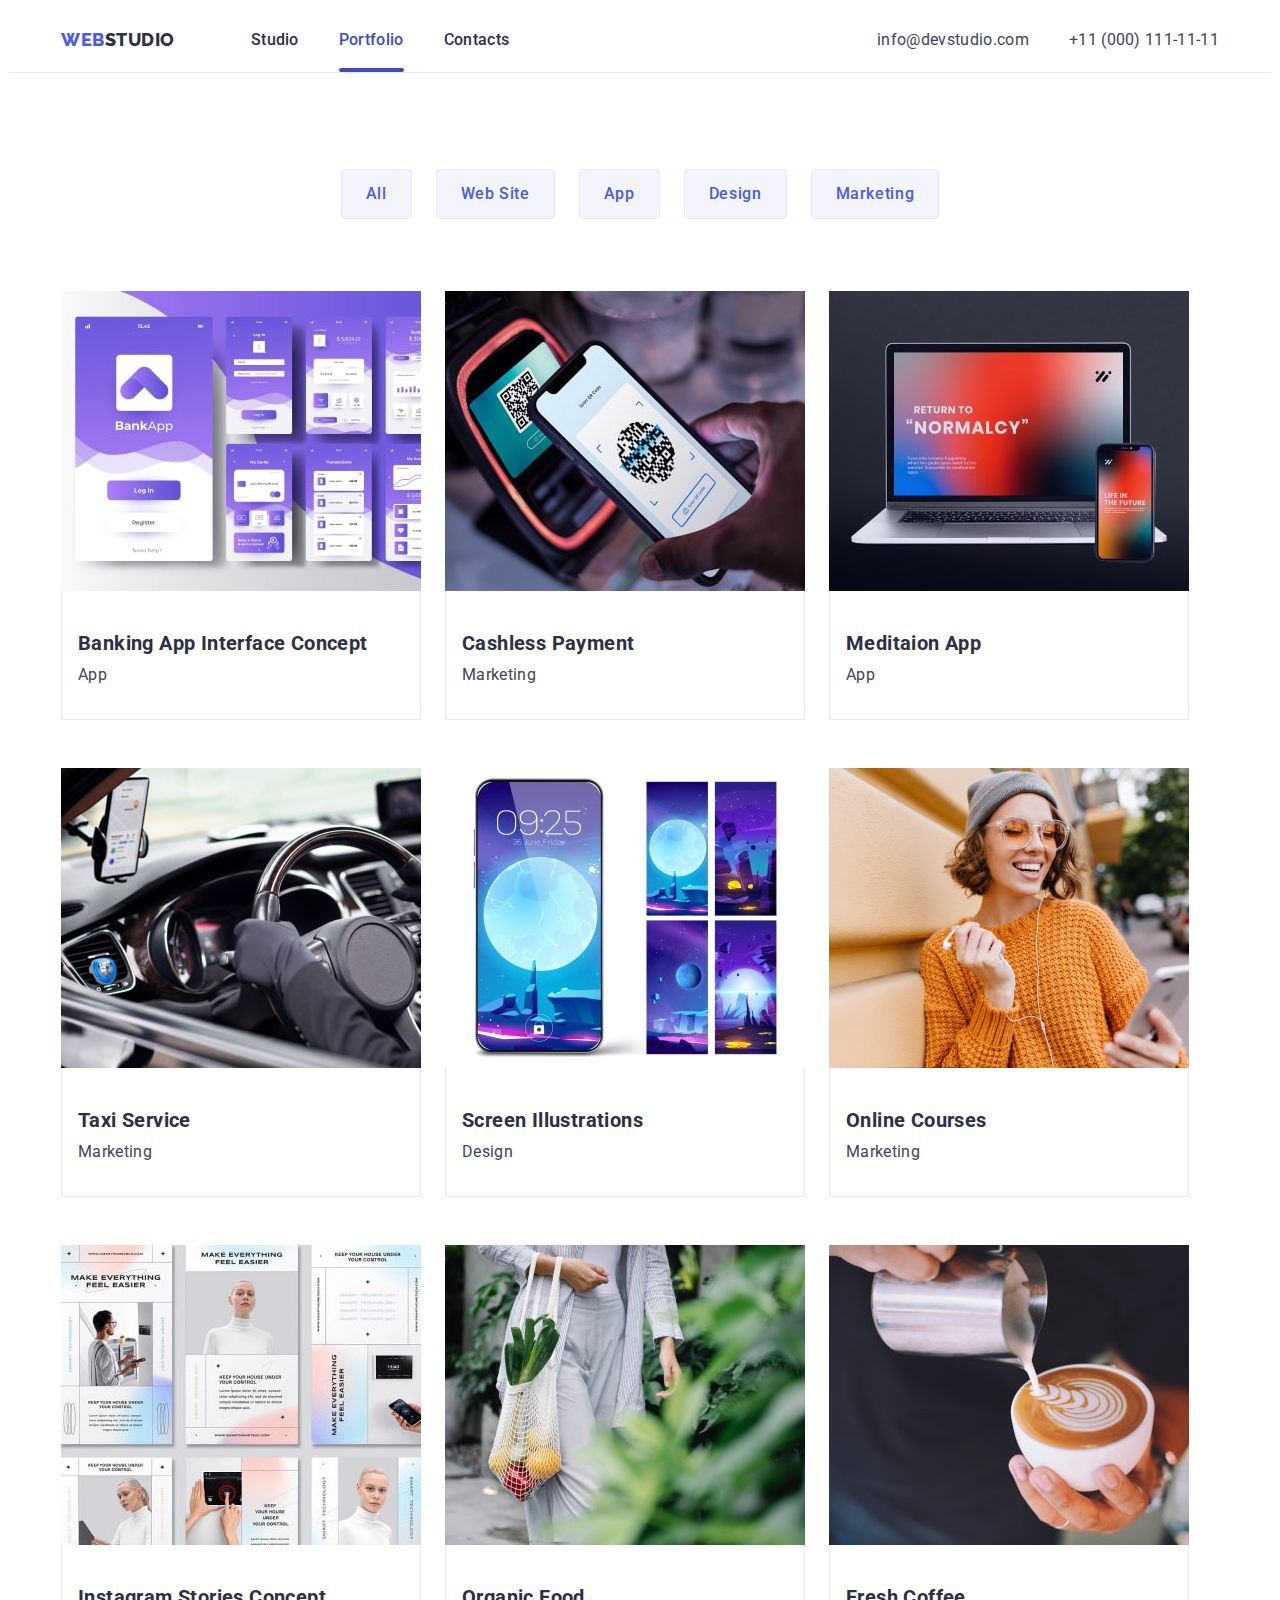
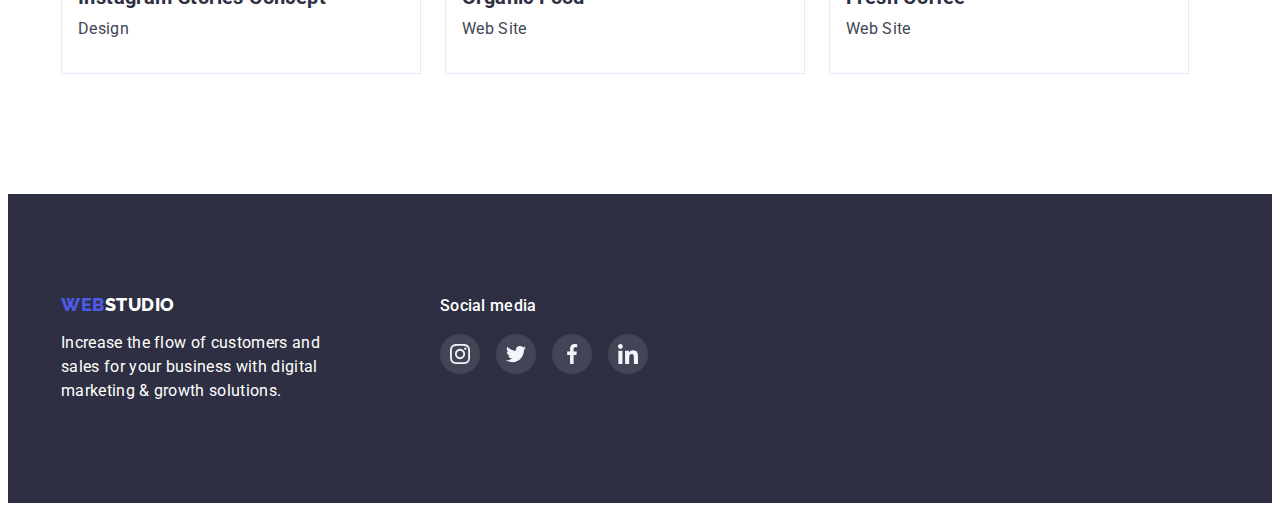
==== portfolio.html @ 0a85911b "Initial commit" ====
<!DOCTYPE html>
<html lang="en">
  <head>
    <meta charset="UTF-8" />
    <meta http-equiv="X-UA-Compatible" content="IE=edge" />
    <meta name="viewport" content="width=device-width, initial-scale=1.0" />
    <title>portfolio</title>
    <link rel="preconnect" href="https://fonts.googleapis.com" />
    <link rel="preconnect" href="https://fonts.gstatic.com" crossorigin />
    <link
      href="https://fonts.googleapis.com/css2?family=Raleway:wght@800&family=Roboto:wght@400;500;700;900&display=swap"
      rel="stylesheet"
    />
    <link
      rel="stylesheet"
      href="https://cdnjs.cloudflare.com/ajax/libs/modern-normalize/1.1.0/modern-normalize.min.css"
      integrity="sha512-wpPYUAdjBVSE4KJnH1VR1HeZfpl1ub8YT/NKx4PuQ5NmX2tKuGu6U/JRp5y+Y8XG2tV+wKQpNHVUX03MfMFn9Q=="
      crossorigin="anonymous"
      referrerpolicy="no-referrer"
    />
    <link rel="stylesheet" href="./css/styles.css" />
  </head>
  <body>
    <!-- header -->
    <header class="border-botton">
      <div class="container main-nav">
        <nav class="nav">
          <a class="logo-link-header link" href="./index.html"
            ><span class="logo">Web</span><span class="logo-end">Studio</span>
          </a>
          <ul class="site-nav list">
            <li class="item">
              <a class="active-link link" href="./index.html">Studio</a>
            </li>
            <li class="item">
              <a class="active-link link current" href="./portfolio.html"
                >Portfolio</a
              >
            </li>
            <li class="item">
              <a class="active-link link" href="">Contacts</a>
            </li>
          </ul>
        </nav>

        <address class="nav-container">
          <ul class="nav-adress">
            <li class="list">
              <a class="mail item link" href="mailto:info@devstudio.com"
                >info@devstudio.com</a
              >
            </li>
            <li class="list">
              <a class="phone link" href="tel:+110001111111"
                >+11 (000) 111-11-11</a
              >
            </li>
          </ul>
        </address>
      </div>
    </header>
    <main>
      <section class="main-bgcolor">
        <!-- фільтр кнопок -->
        <h1 class="visually-hidden">portfolio</h1>
        <div class="container">
          <ul class="filtr-container list">
            <li class="portfolio-button-item">
              <button class="btn-filter btn-filtr-text" type="button">
                All
              </button>
            </li>
            <li class="portfolio-button-item">
              <button class="btn-filter btn-filtr-text" type="button">
                Web Site
              </button>
            </li>
            <li class="portfolio-button-item">
              <button class="btn-filter btn-filtr-text" type="button">
                App
              </button>
            </li>
            <li class="portfolio-button-item">
              <button class="btn-filter btn-filtr-text" type="button">
                Design
              </button>
            </li>
            <li class="portfolio-button-item">
              <button class="btn-filter btn-filtr-text" type="button">
                Marketing
              </button>
            </li>
          </ul>

          <!-- портфоліо -->

          <ul class="card-container list">
            <li class="img-item">
              <a class="img-link link" href=""
                ><img />
                <div class="img-cover-wrap">
                  <img
                    src="./images/bankingapp.jpg"
                    alt="bankingapp"
                    width="360"
                  />
                  <p class="img-cover-text">
                    14 Stylish and User-Friendly App Design Concepts · Task
                    Manager App · Calorie Tracker App · Exotic Fruit Ecommerce
                    App · Cloud Storage App
                  </p>
                </div>
                <div class="img-filtr">
                  <h2 class="title-list">Banking App Interface Concept</h2>
                  <p class="subtitle">App</p>
                </div>
              </a>
            </li>

            <li class="img-item">
              <a class="img-link link" href="">
                <div class="img-cover-wrap">
                  <img
                    src="./images/cashlesspayment.jpg"
                    alt="cashlesspayment"
                    width="360"
                  />
                  <p class="img-cover-text">
                    14 Stylish and User-Friendly App Design Concepts · Task
                    Manager App · Calorie Tracker App · Exotic Fruit Ecommerce
                    App · Cloud Storage App
                  </p>
                </div>
                <div class="img-filtr">
                  <h2 class="title-list">Cashless Payment</h2>
                  <p class="subtitle">Marketing</p>
                </div>
              </a>
            </li>

            <li class="img-item">
              <a class="img-link link" href="">
                <div class="img-cover-wrap">
                  <img
                    src="./images/meditaionapp.jpg"
                    alt="meditaionapp"
                    width="360"
                  />
                  <p class="img-cover-text">
                    14 Stylish and User-Friendly App Design Concepts · Task
                    Manager App · Calorie Tracker App · Exotic Fruit Ecommerce
                    App · Cloud Storage App
                  </p>
                </div>
                <div class="img-filtr">
                  <h2 class="title-list">Meditaion App</h2>
                  <p class="subtitle">App</p>
                </div>
              </a>
            </li>

            <li class="img-item">
              <a class="img-link link" href="">
                <div class="img-cover-wrap">
                  <img
                    src="./images/taxiservice.jpg"
                    alt="taxiservice"
                    width="360"
                  />
                  <p class="img-cover-text">
                    14 Stylish and User-Friendly App Design Concepts · Task
                    Manager App · Calorie Tracker App · Exotic Fruit Ecommerce
                    App · Cloud Storage App
                  </p>
                </div>
                <div class="img-filtr">
                  <h2 class="title-list">Taxi Service</h2>
                  <p class="subtitle">Marketing</p>
                </div>
              </a>
            </li>

            <li class="img-item">
              <a class="img-link link" href="">
                <div class="img-cover-wrap">
                  <img
                    src="./images/screenillustrations.jpg"
                    alt="screenillustrations"
                    width="360"
                  />
                  <p class="img-cover-text">
                    14 Stylish and User-Friendly App Design Concepts · Task
                    Manager App · Calorie Tracker App · Exotic Fruit Ecommerce
                    App · Cloud Storage App
                  </p>
                </div>
                <div class="img-filtr">
                  <h2 class="title-list">Screen Illustrations</h2>
                  <p class="subtitle">Design</p>
                </div>
              </a>
            </li>

            <li class="img-item">
              <a class="img-link link" href="">
                <div class="img-cover-wrap">
                  <img
                    src="./images/onlinecourses.jpg"
                    alt="onlinecourses"
                    width="360"
                  />
                  <p class="img-cover-text">
                    14 Stylish and User-Friendly App Design Concepts · Task
                    Manager App · Calorie Tracker App · Exotic Fruit Ecommerce
                    App · Cloud Storage App
                  </p>
                </div>
                <div class="img-filtr">
                  <h2 class="title-list">Online Courses</h2>
                  <p class="subtitle">Marketing</p>
                </div>
              </a>
            </li>

            <li class="img-item">
              <a class="img-link link" href="">
                <div class="img-cover-wrap">
                  <img
                    src="./images/instagramstoriesconcept.jpg"
                    alt="instagramstoriesconcept"
                    width="360"
                  />
                  <p class="img-cover-text">
                    14 Stylish and User-Friendly App Design Concepts · Task
                    Manager App · Calorie Tracker App · Exotic Fruit Ecommerce
                    App · Cloud Storage App
                  </p>
                </div>
                <div class="img-filtr">
                  <h2 class="title-list">Instagram Stories Concept</h2>
                  <p class="subtitle">Design</p>
                </div>
              </a>
            </li>

            <li class="img-item">
              <a class="img-link link" href="">
                <div class="img-cover-wrap">
                  <img
                    src="./images/organicfood.jpg"
                    alt="organicfood"
                    width="360"
                  />
                  <p class="img-cover-text">
                    14 Stylish and User-Friendly App Design Concepts · Task
                    Manager App · Calorie Tracker App · Exotic Fruit Ecommerce
                    App · Cloud Storage App
                  </p>
                </div>
                <div class="img-filtr">
                  <h2 class="title-list">Organic Food</h2>
                  <p class="subtitle">Web Site</p>
                </div>
              </a>
            </li>

            <li class="img-item">
              <a class="img-link link" href="">
                <div class="img-cover-wrap">
                  <img
                    src="./images/freshcoffee.jpg"
                    alt="freshcoffee"
                    width="360"
                  />
                  <p class="img-cover-text">
                    14 Stylish and User-Friendly App Design Concepts · Task
                    Manager App · Calorie Tracker App · Exotic Fruit Ecommerce
                    App · Cloud Storage App
                  </p>
                </div>
                <div class="img-filtr">
                  <h2 class="title-list">Fresh Coffee</h2>
                  <p class="subtitle">Web Site</p>
                </div>
              </a>
            </li>
          </ul>
        </div>
      </section>
    </main>
    <!-- footer -->
    <footer class="footer-background">
      <div class="container footer-container">
        <div class="footer-container-logo">
          <a class="logo-link-header link" href="./index.html"
            ><span class="logo">Web</span
            ><span class="logo-end-footer">Studio</span>
          </a>
          <p class="footer-subtitle">
            Increase the flow of customers and <br />
            sales for your business with digital <br />
            marketing & growth solutions.
          </p>
        </div>
        <div class="container-footer-soc">
          <p class="container-footer-soc-title">Social media</p>
          <ul class="ft-soc-list list">
            <li class="ft-soc-item">
              <a class="ft-soc-link link" href>
                <svg class="ft-soc-icon" width="20" height="20">
                  <use href="./images/icons.svg#icon-instagram"></use>
                </svg>
              </a>
            </li>
            <li class="ft-soc-item">
              <a class="ft-soc-link link" href
                ><svg class="ft-soc-icon" width="20" height="20">
                  <use href="./images/icons.svg#icon-twitter"></use>
                </svg>
              </a>
            </li>
            <li class="ft-soc-item">
              <a class="ft-soc-link link" href
                ><svg class="ft-soc-icon" width="20" height="20">
                  <use href="./images/icons.svg#icon-facebook"></use>
                </svg>
              </a>
            </li>
            <li class="ft-soc-item">
              <a class="ft-soc-link link" href>
                <svg class="ft-soc-icon" width="20" height="20">
                  <use href="./images/icons.svg#icon-linkedin"></use>
                </svg>
              </a>
            </li>
          </ul>
        </div>
      </div>
    </footer>
  </body>
</html>
---- css/styles.css ----
/* приховані заголовки */
.visually-hidden {
  position: absolute;
  width: 1px;
  height: 1px;
  margin: -1px;
  border: 0;
  padding: 0;

  white-space: nowrap;
  clip-path: inset(100%);
  clip: rect(0 0 0 0);
  overflow: hidden;
}
/* модальне вікно */

.backdrop {
  position: fixed;
  left: 0;
  top: 0;
  width: 100%;
  height: 100%;
  background: rgba(46, 47, 66, 0.4);
  opacity: 1;
  visibility: visible;
  transition: opacity 250ms linear, visibility 300ms linear;
}
.backdrop.is-hidden {
  visibility: hidden;
  opacity: 0;
  pointer-events: none;
}

.backdrop.is-hidden .modal {
  transition: translate 300ms linear;
}

.modal {
  position: absolute;
  width: 408px;
  min-height: 576px;
  top: 50%;
  left: 50%;
  transform: translate(-50%, -50%);
  background: #fcfcfc;
  box-shadow: 0px 1px 1px rgba(0, 0, 0, 0.14), 0px 1px 3px rgba(0, 0, 0, 0.12),
    0px 2px 1px rgba(0, 0, 0, 0.2);
  border-radius: 4px;
  padding: 24px;
  transition: transform 300ms linear;
}

.modal-close {
  width: 24px;
  height: 24px;
  background: #e7e9fc;
  border: 1px solid rgba(0, 0, 0, 0.1);
  border-radius: 50%;
  display: flex;
  align-items: center;
  justify-content: center;
  padding: 0;
  margin-left: auto;
  transition-duration: 250ms;
  transition-timing-function: cubic-bezier(0.4, 0, 0.2, 1);
}

.modal-close:hover,
.modal-close:focus {
  background: #404bbf;
  fill: #ffffff;
  border-radius: 4px;
  border-radius: 50%;
  cursor: pointer;
}
/* кінець мод вікна */
p,
h1,
h2,
h3,
h4,
h5,
h6 {
  margin: 0;
}
ul {
  margin: 0;
  padding-left: 0;
}
img {
  display: block;
  max-width: 100%;
  height: auto;
}
.container {
  max-width: 1158px;
  padding-left: 15px;
  padding-right: 15px;
  margin: 0 auto;
}
.nav {
  display: flex;
  align-items: center;
}

:root {
  --primary-brand: #4d5ae5;
  --pressed-state: #404bbf;
  --dark: #2e2f42;
  --success: #31d0aa;
  --text: #434455;
  --subtle-text: #8e8f99;
  --accent: #e7e9fc;
  --light: #f4f4fd;
  --white-color: #ffffff;
}
body {
  font-family: "Roboto", sans-serif;
  color: #ffffff;
}
.list {
  list-style: none;
}
.link {
  text-decoration: none;
}

.site-nav {
  display: flex;
  margin-left: 76px;
}
.site-nav .link {
  display: block;
  padding-top: 20px;
  padding-bottom: 20px;
  color: var(--dark);
  font-weight: 500;
  font-size: 16px;
  line-height: 1.5;
  letter-spacing: 0.02em;
}
.site-nav .item:last-child {
  margin-right: 0;
}
.item {
  margin-right: 40px;
}
.active-link {
  position: relative;
  transition-property: color;
  transition-duration: 250ms;
  transition-timing-function: cubic-bezier(0.4, 0, 0.2, 1);
}
.active-link:hover,
.active-link:focus,
.active-link.current {
  color: var(--pressed-state);
}
.active-link.link.current::after {
  content: "";
  display: block;
  width: 100%;
  height: 4px;
  border-radius: 2px;
  background: #404bbf;
  position: absolute;
  left: 0;
  bottom: 0;
}

.phone {
  font-family: "Roboto", sans-serif;
  font-style: normal;
  font-size: 16px;
  line-height: 1.5;
  letter-spacing: 0.02em;
  color: var(--text);
  transition-property: color;
  transition-duration: 250ms;
  transition-timing-function: cubic-bezier(0.4, 0, 0.2, 1);
}
.mail {
  font-family: "Roboto", sans-serif;
  font-style: normal;
  font-size: 16px;
  line-height: 1.5;
  letter-spacing: 0.02em;
  color: var(--text);
  transition-property: color;
  transition-duration: 250ms;
  transition-timing-function: cubic-bezier(0.4, 0, 0.2, 1);
}
.mail:hover,
.mail:focus {
  color: var(--pressed-state);
}
.phone:hover,
.phone:focus {
  color: var(--pressed-state);
}

.nav-adress {
  display: flex;
  margin-left: auto;
}
.nav-container {
  display: flex;
  margin-left: auto;
}
.main-nav {
  display: flex;
  align-items: center;
}
.border-botton {
  border-bottom: 1px solid var(--accent);
}

/* hero */
.section-hero {
  background-color: var(--dark);
  padding-top: 188px;
  padding-bottom: 188px;
  text-align: center;
  display: flex;
}
.hero-wrap {
  max-width: 1440px;
  margin-left: auto;
  margin-right: auto;
  background-image: linear-gradient(
      rgba(46, 47, 66, 0.7),
      rgba(46, 47, 66, 0.7)
    ),
    url(../images/people-office.jpg);
  background-repeat: no-repeat;
  background-position: center;
  background-size: cover;
}
.hero {
  font-size: 56px;
  line-height: 1.07;
  letter-spacing: 0.02em;
  color: var(--white-color);
  color: var(--primery-background);
  max-width: 500px;
  text-align: center;
}
.button-hero {
  font-family: inherit;
  font-weight: 500;
  font-size: 16px;
  line-height: 1.5;
  letter-spacing: 0.04em;
  cursor: pointer;
  border: none;
  margin-top: 48px;
  padding: 16px 32px;
  color: #ffffff;
  background: #4d5ae5;
  box-shadow: 0px 4px 4px rgba(0, 0, 0, 0.15);
  border-radius: 4px;
  transition-property: background;
  transition-duration: 250ms;
  transition-timing-function: cubic-bezier(0.4, 0, 0.2, 1);
}

.button-hero:hover,
.button-hero:focus {
  background: var(--pressed-state);
}
/* ___________hero end______________ */

.thumb {
  background: #f4f4fd;
  border-radius: 4px;
  width: 264px;
  height: 112px;
  display: flex;
  align-items: center;
  justify-content: center;
}
.card-container {
  display: flex;
  flex-wrap: wrap;
  gap: 24px;
  row-gap: 48px;
}
/* .img-item {
  width: calc((100%-60px) / 3);
} */

.img-item:hover .img-cover-text,
.img-link:focus .img-cover-text {
  transform: translateY(0);
}

.img-cover-text {
  position: absolute;
  top: 0;
  padding: 40px 32px 164px 40px;
  height: 100%;
  font-family: "Roboto";
  font-style: normal;
  font-weight: 400;
  font-size: 16px;
  line-height: 1.5;
  letter-spacing: 0.02em;
  color: #f4f4fd;
  background: #4d5ae5;
  background-blend-mode: soft-light;
  mix-blend-mode: normal;
  transform: translateY(100%);
  transition: transform 250ms cubic-bezier(0.4, 0, 0.2, 1);
}
.img-cover-wrap {
  position: relative;
  overflow: hidden;
}

.img-filtr {
  padding: 32px 0 32px 16px;
  border: 1px solid var(--accent);
  border-top: none;
  background: #ffffff;
}
.filtr-container {
  display: flex;
  justify-content: center;
  gap: 24px;
  margin-bottom: 72px;
}
.btn-filter {
  background: var(--light);
  border: 1px solid var(--accent);
  border-radius: 4px;
  display: flex;
  flex-direction: row;
  align-items: flex-start;
  padding: 12px 24px;
  transition-property: color, background;
  transition-duration: 250ms;
  transition-timing-function: cubic-bezier(0.4, 0, 0.2, 1);
}
.btn-filtr-text {
  font-family: inherit;
  font-weight: 500;
  font-size: 16px;
  line-height: 1.5;
  letter-spacing: 0.04em;
  cursor: pointer;
  color: #4d5ae5;
}
.btn-filter:hover,
.btn-filter:focus {
  color: #ffffff;
  background: var(--pressed-state);
  box-shadow: 0px 3px 1px rgba(0, 0, 0, 0.1), 0px 2px 1px rgba(0, 0, 0, 0.08),
    0px 2px 2px rgba(0, 0, 0, 0.12);
  border-radius: 4px;
  border: none;
}

.img-link {
  display: block;

  transition-duration: 250ms;
  transition-timing-function: cubic-bezier(0.4, 0, 0.2, 1);
}

.img-link:hover,
.img-link:focus {
  box-shadow: 0px 1px 6px rgba(46, 47, 66, 0.08),
    0px 1px 1px rgba(46, 47, 66, 0.16), 0px 2px 1px rgba(46, 47, 66, 0.08);
}

.going-title {
  justify-content: center;
  display: flex;
  gap: 24px;
  margin-bottom: 120px;
}

.title-desk {
  font-family: "Roboto";
  font-size: 36px;
  line-height: 1.11;
  letter-spacing: 0.02em;
  text-transform: capitalize;
  color: var(--dark);
  text-align: center;
  margin-bottom: 72px;
}
.title-team {
  font-family: "Roboto";
  font-size: 36px;
  line-height: 1.11;
  letter-spacing: 0.02em;
  text-transform: capitalize;
  color: var(--dark);
  text-align: center;
  margin-bottom: 72px;
}
.title-card {
  padding: 32px 16px;
  display: flex;
  flex-direction: column;
  /* justify-content: center; */
  align-items: center;
  background: #ffffff;
  box-shadow: 0px 1px 6px rgba(46, 47, 66, 0.08),
    0px 1px 1px rgba(46, 47, 66, 0.16), 0px 2px 1px rgba(46, 47, 66, 0.08);
  border-radius: 0px 0px 4px 4px;
}
.title-list {
  font-size: 20px;
  line-height: 1.2;
  letter-spacing: 0.02em;
  color: var(--dark);
  margin-top: 8px;
  margin-bottom: 8px;
}
.subtitle {
  font-size: 16px;
  line-height: 1.5;
  letter-spacing: 0.02em;
  color: var(--text);
}

.img-profile {
  background: #ffffff;
  box-shadow: 0px 1px 6px rgba(46, 47, 66, 0.08),
    0px 1px 1px rgba(46, 47, 66, 0.16), 0px 2px 1px rgba(46, 47, 66, 0.08);
  border-radius: 0px 0px 4px 4px;
}
.about {
  padding-top: 120px;
  padding-bottom: 120px;
}
.about-list {
  display: flex;
  gap: 24px;
}

.title-workers {
  justify-content: space-around;
  display: flex;
  gap: 24px;
}

.team-section {
  background: var(--light);
  padding-top: 120px;
  padding-bottom: 120px;
}
.main-bgcolor {
  background: #ffffff;
  padding-top: 96px;
  padding-bottom: 120px;
}

.title-customers {
  font-family: "Roboto";
  font-style: normal;
  font-weight: 700;
  font-size: 36px;
  line-height: 1.11;
  letter-spacing: 0.02em;
  text-transform: capitalize;
  color: var(--dark);
  text-align: center;
  margin-top: 130px;
}
.list-customers {
  display: flex;
  gap: 24px;
  padding-bottom: 120px;
  padding-top: 72px;
}
.item-customers {
  width: 168px;
  height: 88px;
  background-position: center;
  overflow: hidden;
}

.customers-link {
  width: 100%;
  height: 100%;
  display: flex;
  align-items: center;
  justify-content: center;
  border: 1px solid #8e8f99;
  border-radius: 4px;
  color: #8e8f99;
  transition-property: border-color, color;
  transition-duration: 250ms;
  transition-timing-function: cubic-bezier(0.4, 0, 0.2, 1);
}
.customers-link:hover,
.customers-link:focus {
  border-color: #404bbf;
  color: #404bbf;
}
.hover-icons {
  fill: currentColor;
}
/* footer */

.footer-background {
  background: var(--dark);
  padding-top: 100px;
  padding-bottom: 100px;
  display: flex;
  margin: 0 auto;
}
.footer-container {
  display: flex;
  width: 1158px;
}
.footer-container-logo {
  padding-right: 120px;
}

/* .container-footer-soc {
} */

.footer-subtitle {
  font-family: "Roboto", sans-serif;
  font-size: 16px;
  line-height: 1.5;
  letter-spacing: 0.02em;
  color: var(--white-color);
  margin-top: 16px;
}
.team-soc-list {
  display: flex;
  justify-content: center;
  gap: 24px;
  margin-top: 8px;
}
.team-soc-link:hover,
.team-soc-link:focus {
  background-color: #404bbf;
}
.team-soc-item {
  width: 100%;
  height: 100%;
  background-position: center;
  overflow: hidden;
  border-radius: 50%;
}
.team-soc-link {
  width: 40px;
  height: 40px;
  display: flex;
  justify-content: center;
  align-items: center;
  background-color: #4d5ae5;
  transition-property: background-color;
  transition-duration: 250ms;
  transition-timing-function: cubic-bezier(0.4, 0, 0.2, 1);
}

/* .team-soc-icon{
  width: 20px;
  height: 20px;
} */

.ft-soc-list {
  display: flex;
  flex-direction: row;
  align-items: flex-start;
  gap: 16px;
}

.ft-soc-item {
  width: 40px;
  height: 40px;
  background-position: center;
  overflow: hidden;
  border-radius: 50%;
}

.ft-soc-link {
  width: 100%;
  height: 100%;
  display: flex;
  justify-content: center;
  align-items: center;
  background: rgba(255, 255, 255, 0.1);
  transition-property: background;
  transition-duration: 250ms;
  transition-timing-function: cubic-bezier(0.4, 0, 0.2, 1);
}

.ft-soc-link:hover,
.ft-soc-link:focus {
  background: #31d0aa;
}

.container-footer-soc-title {
  font-family: "Roboto";
  font-style: normal;
  font-weight: 500;
  font-size: 16px;
  line-height: 1.5;
  letter-spacing: 0.02em;
  color: #ffffff;
  display: block;
  margin-bottom: 16px;
}
/* логотип */
.logo {
  font-family: "Raleway", sans-serif;
  font-weight: 800;
  font-size: 18px;
  line-height: 1.17;
  letter-spacing: 0.03em;
  text-transform: uppercase;
  color: #4d5ae5;
}
.logo-end {
  font-family: "Raleway", sans-serif;
  font-weight: 800;
  font-size: 18px;
  line-height: 1.17;
  text-decoration: none;
  letter-spacing: 0.03em;
  text-transform: uppercase;
  color: var(--dark);
}
.logo-end-footer {
  font-family: "Raleway", sans-serif;
  font-weight: 800;
  font-size: 18px;
  line-height: 1.17;
  letter-spacing: 0.03em;
  text-transform: uppercase;
  color: #ffffff;
}
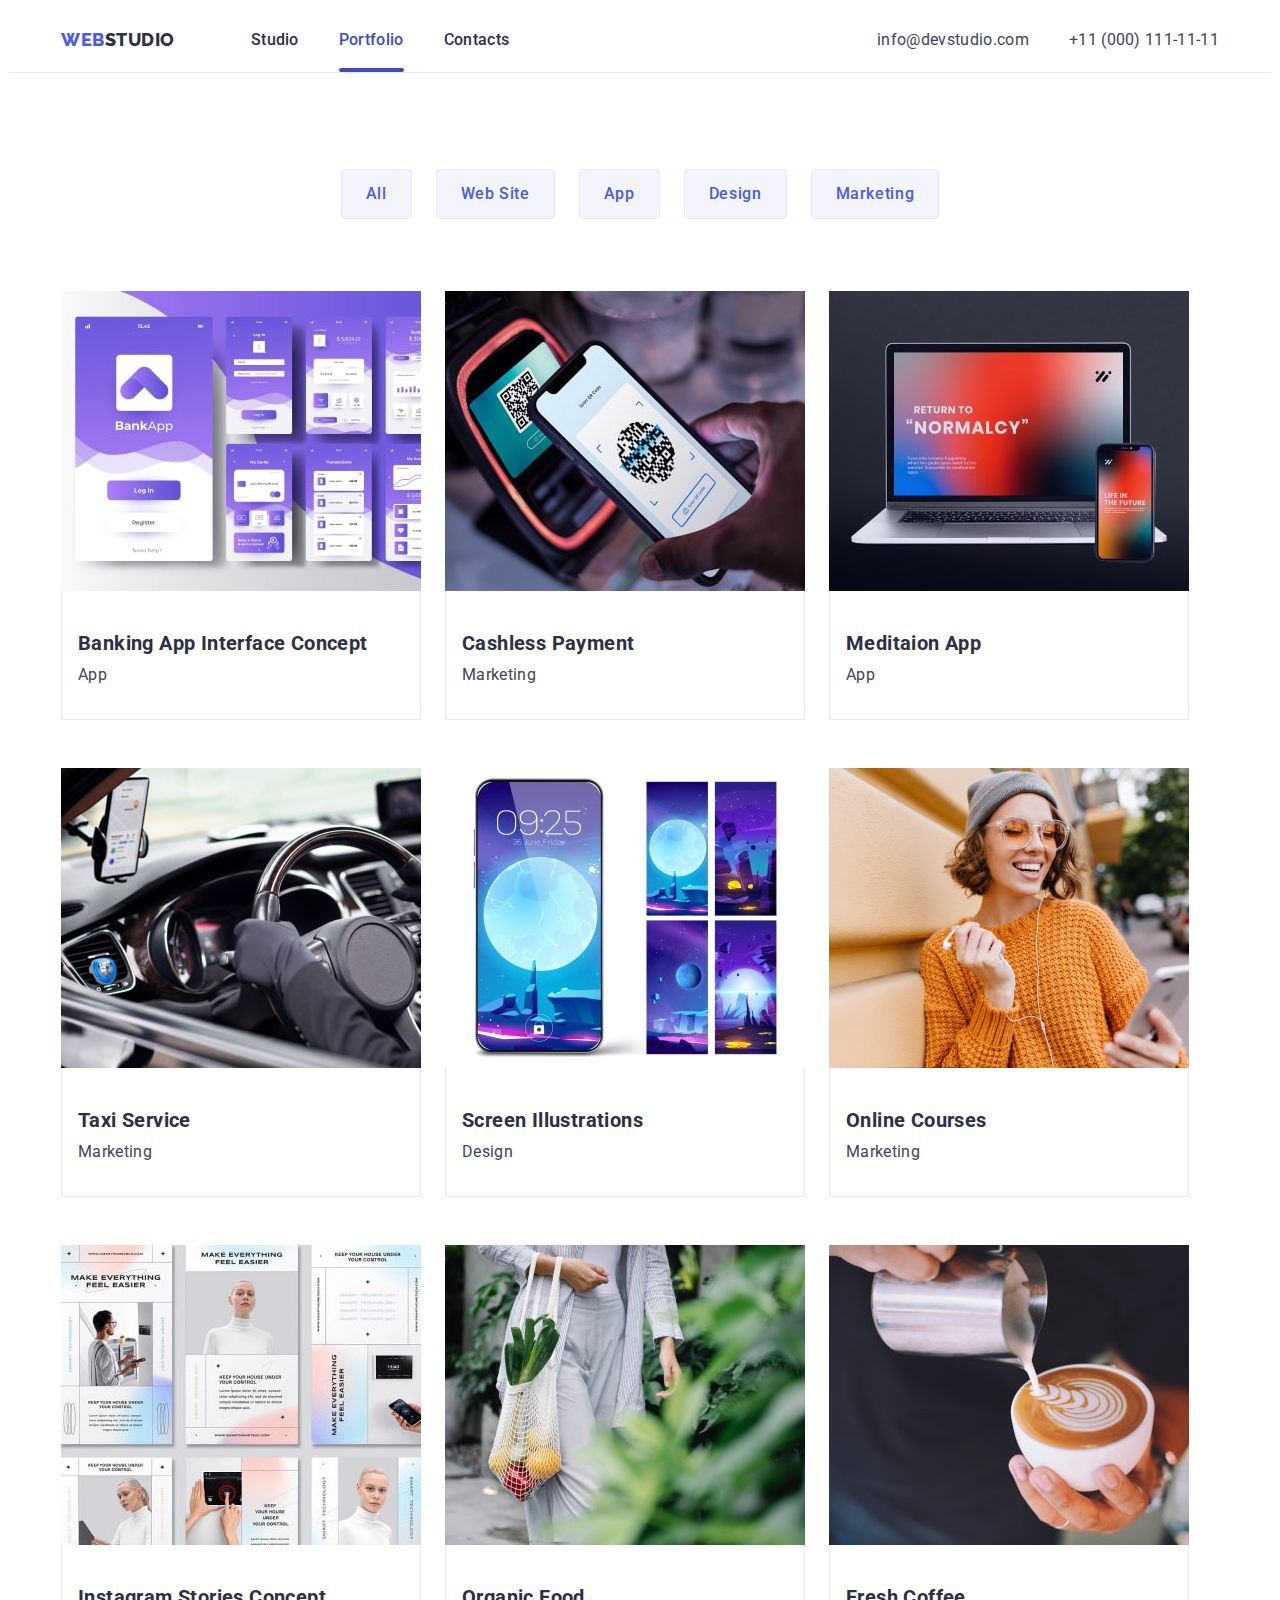
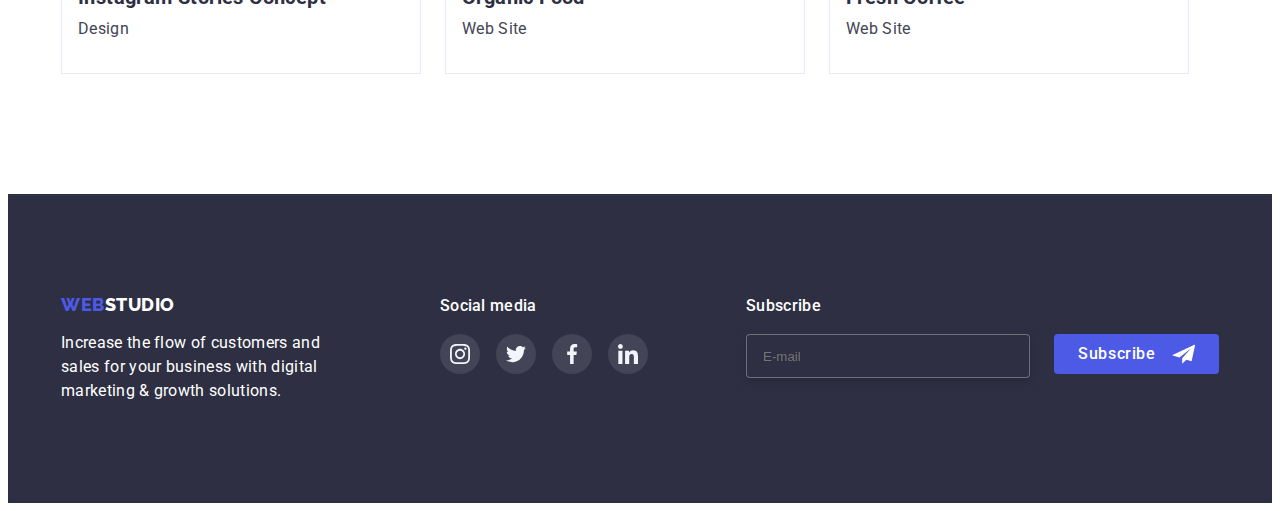
==== commit 9504b750: "commit" ====
--- a/portfolio.html
+++ b/portfolio.html
@@ -335,6 +335,28 @@
             </li>
           </ul>
         </div>
+
+        <div class="container-footer-subscribe">
+          <p class="container-footer-soc-title">Subscribe</p>
+          <div class="subscribe-position">
+            <form class="">
+              <label class="subscribe-label" for="Subscribe"></label>
+              <input
+                class="subscribe-input"
+                type="text"
+                name="Subscribe"
+                id="Subscribe"
+                placeholder="E-mail"
+              />
+            </form>
+            <button class="button-subscribe" type="submit">
+              Subscribe
+              <svg class="icon-frame" width="24" height="24">
+                <use href="./images/icons.svg#icon-Frame"></use>
+              </svg>
+            </button>
+          </div>
+        </div>
       </div>
     </footer>
   </body>
--- a/css/styles.css
+++ b/css/styles.css
@@ -6,13 +6,163 @@
   margin: -1px;
   border: 0;
   padding: 0;
-
   white-space: nowrap;
   clip-path: inset(100%);
   clip: rect(0 0 0 0);
   overflow: hidden;
 }
 /* модальне вікно */
+.modal-title {
+  font-family: "Roboto";
+  font-style: normal;
+  font-weight: 500;
+  font-size: 16px;
+  line-height: 1.5;
+  text-align: center;
+  letter-spacing: 0.02em;
+  color: #2e2f42;
+  margin-top: 24px;
+  margin-bottom: 16px;
+}
+.modal-input {
+  width: 100%;
+  height: 40px;
+  padding-left: 38px;
+  background-color: transparent;
+  border: 1px solid rgba(33, 33, 33, 0.2);
+  border-radius: 4px;
+  transition-property: border;
+  transition-duration: 250ms;
+  transition-timing-function: cubic-bezier(0.4, 0, 0.2, 1);
+}
+.modal-icon {
+  position: absolute;
+  left: 16px;
+  top: 50%;
+  transform: translateY(-50%);
+}
+.input-wrap {
+  position: relative;
+  margin-top: 4px;
+}
+.modal-input:focus,
+.modal-input:hover {
+  border: 1px solid #4d5ae5;
+  border-radius: 4px;
+  outline: none;
+}
+.policy-link {
+  font-family: "Roboto";
+  font-style: normal;
+  font-weight: 400;
+  font-size: 12px;
+  line-height: 16px;
+  letter-spacing: 0.04em;
+  text-decoration-line: underline;
+  color: #4d5ae5;
+  text-indent: 0.5em;
+}
+.modal-input:focus + .modal-icon {
+  fill: #4d5ae5;
+}
+
+.modal-comment {
+  width: 100%;
+  height: 138px;
+  padding: 8px 16px;
+  background-color: transparent;
+  border: 1px solid rgba(33, 33, 33, 0.2);
+  border-radius: 4px;
+  font-family: "Roboto";
+  font-style: normal;
+  font-weight: 400;
+  font-size: 12px;
+  line-height: 1.3;
+  letter-spacing: 0.04em;
+  color: rgba(117, 117, 117, 0.5);
+  resize: none;
+  transition-property: border;
+  transition-duration: 250ms;
+  transition-timing-function: cubic-bezier(0.4, 0, 0.2, 1);
+}
+.modal-comment:focus,
+.modal-comment:hover {
+  border: 1px solid #4d5ae5;
+  border-radius: 4px;
+  outline: none;
+}
+.input-text {
+  font-family: "Roboto";
+  font-style: normal;
+  font-weight: 400;
+  font-size: 12px;
+  line-height: 1.3;
+  letter-spacing: 0.04em;
+  color: #8e8f99;
+  display: flex;
+  text-align: center;
+}
+
+.input-text span {
+  width: 16px;
+  height: 16px;
+  border: 1.25px solid #2e2f42;
+  border-radius: 2px;
+  margin-right: 8px;
+  fill: transparent;
+}
+
+.modal-field {
+  margin-bottom: 8px;
+  text-align: left;
+}
+
+/* lastchild дописати для нижн марджина 8пх */
+
+.input-check {
+  padding: 0px;
+  gap: 8px;
+  border: 1.25px solid #2e2f42;
+  border-radius: 2px;
+  /* outline: none; */
+}
+.check-field {
+  margin-top: 16px;
+  margin-bottom: 24px;
+}
+
+.input-check:checked + .input-text span {
+  background-color: #404bbf;
+  border: none;
+  fill: #f4f4fd;
+  border: 1.25px solid #2e2f42;
+  border-radius: 2px;
+}
+
+.modal-button {
+  width: 169px;
+  height: 56px;
+  text-align: center;
+  background: #4d5ae5;
+  box-shadow: 0px 4px 4px rgba(0, 0, 0, 0.15);
+  border-radius: 4px;
+  font-family: "Roboto";
+  font-style: normal;
+  font-weight: 500;
+  font-size: 16px;
+  line-height: 1.5;
+  letter-spacing: 0.04em;
+  color: #ffffff;
+  border: none;
+  cursor: pointer;
+  transition-property: background;
+  transition-duration: 250ms;
+  transition-timing-function: cubic-bezier(0.4, 0, 0.2, 1);
+}
+.modal-button:hover,
+.modal-button:focus {
+  background: #404bbf;
+}
 
 .backdrop {
   position: fixed;
@@ -609,6 +759,54 @@
   display: block;
   margin-bottom: 16px;
 }
+.container-footer-subscribe {
+  display: block;
+  margin-left: auto;
+}
+.subscribe-position {
+  display: flex;
+  justify-content: flex-end;
+  gap: 24px;
+}
+
+.subscribe-input {
+  height: 40px;
+  width: 264px;
+  color: #ffffff;
+  border: 1px solid rgba(255, 255, 255, 0.3);
+  filter: drop-shadow(0px 4px 4px rgba(0, 0, 0, 0.15));
+  border-radius: 4px;
+  background-color: #2e2f42;
+  padding-left: 16px;
+}
+
+.button-subscribe {
+  width: 165px;
+  height: 40px;
+  padding: 8px 24px;
+  gap: 16px;
+  background: #4d5ae5;
+  border-radius: 4px;
+  font-family: "Roboto";
+  font-style: normal;
+  font-weight: 500;
+  font-size: 16px;
+  line-height: 1.5;
+  text-align: center;
+  letter-spacing: 0.04em;
+  color: #ffffff;
+  border: none;
+  display: flex;
+  cursor: pointer;
+  transition-property: background;
+  transition-duration: 250ms;
+  transition-timing-function: cubic-bezier(0.4, 0, 0.2, 1);
+}
+.button-subscribe:hover,
+.button-subscribe:focus {
+  background: #404bbf;
+}
+
 /* логотип */
 .logo {
   font-family: "Raleway", sans-serif;
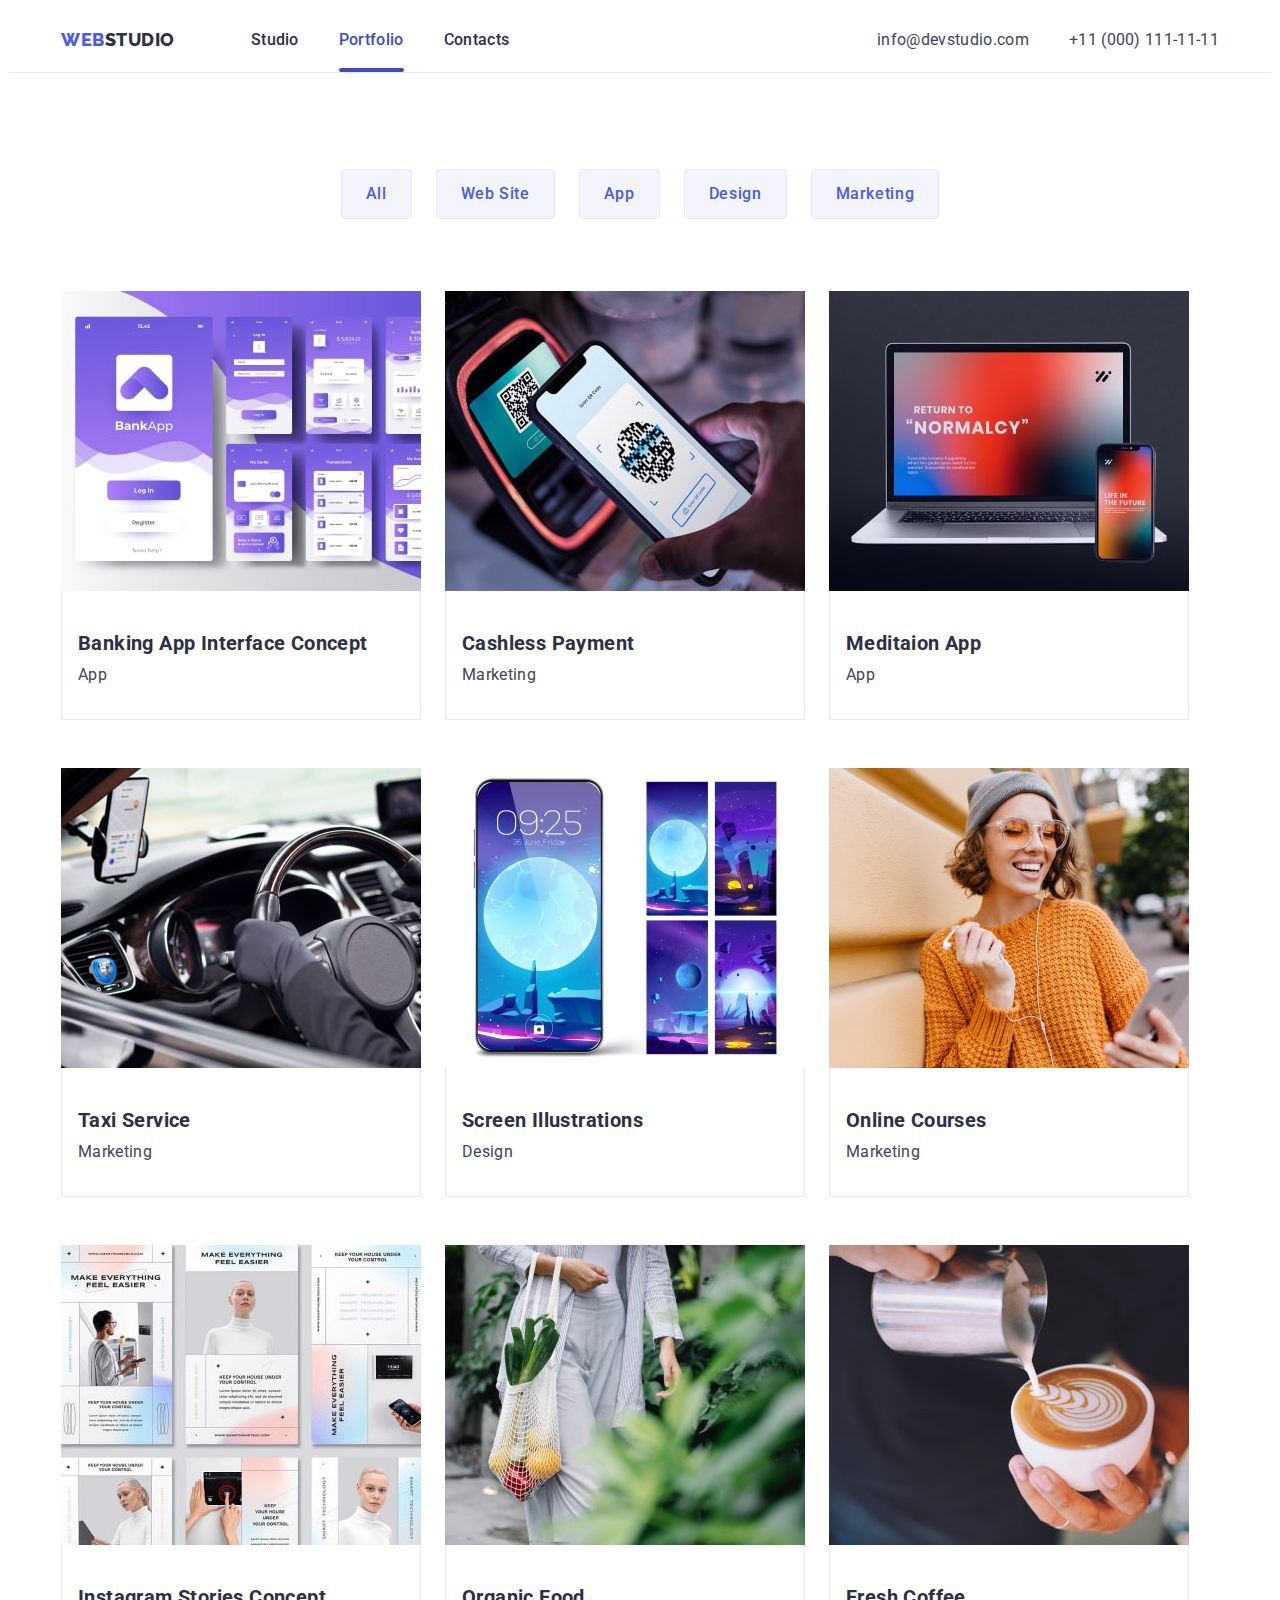
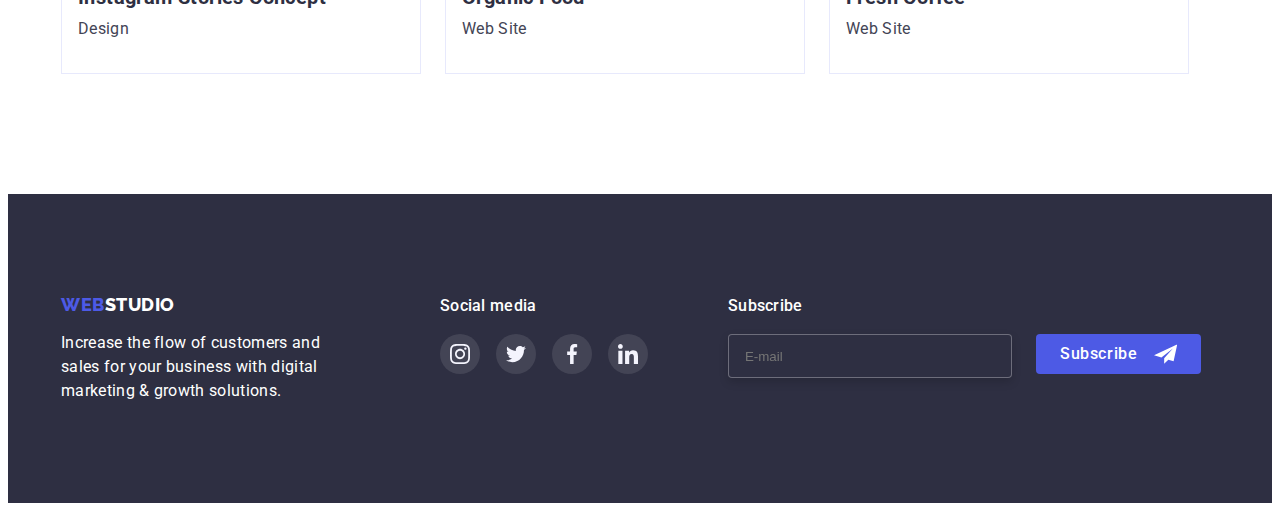
==== commit 026d911f: "commit" ====
--- a/portfolio.html
+++ b/portfolio.html
@@ -336,26 +336,23 @@
           </ul>
         </div>
 
-        <div class="container-footer-subscribe">
+        <div class="subscribe-position">
           <p class="container-footer-soc-title">Subscribe</p>
-          <div class="subscribe-position">
-            <form class="">
-              <label class="subscribe-label" for="Subscribe"></label>
-              <input
-                class="subscribe-input"
-                type="text"
-                name="Subscribe"
-                id="Subscribe"
-                placeholder="E-mail"
-              />
-            </form>
+          <form class="subscribe-form">
+            <input
+              class="subscribe-input"
+              type="text"
+              name="Subscribe"
+              id="Subscribe"
+              placeholder="E-mail"
+            />
             <button class="button-subscribe" type="submit">
               Subscribe
               <svg class="icon-frame" width="24" height="24">
                 <use href="./images/icons.svg#icon-Frame"></use>
               </svg>
             </button>
-          </div>
+          </form>
         </div>
       </div>
     </footer>
--- a/css/styles.css
+++ b/css/styles.css
@@ -38,7 +38,7 @@
 .modal-icon {
   position: absolute;
   left: 16px;
-  top: 50%;
+  top: 65%;
   transform: translateY(-50%);
 }
 .input-wrap {
@@ -115,6 +115,7 @@
 .modal-field {
   margin-bottom: 8px;
   text-align: left;
+  position: relative;
 }
 
 /* lastchild дописати для нижн марджина 8пх */
@@ -196,6 +197,7 @@
   box-shadow: 0px 1px 1px rgba(0, 0, 0, 0.14), 0px 1px 3px rgba(0, 0, 0, 0.12),
     0px 2px 1px rgba(0, 0, 0, 0.2);
   border-radius: 4px;
+  /* padding: 72px 24px 24px 24px; */
   padding: 24px;
   transition: transform 300ms linear;
 }
@@ -764,6 +766,9 @@
   margin-left: auto;
 }
 .subscribe-position {
+  margin-left: 80px;
+}
+.subscribe-form {
   display: flex;
   justify-content: flex-end;
   gap: 24px;
